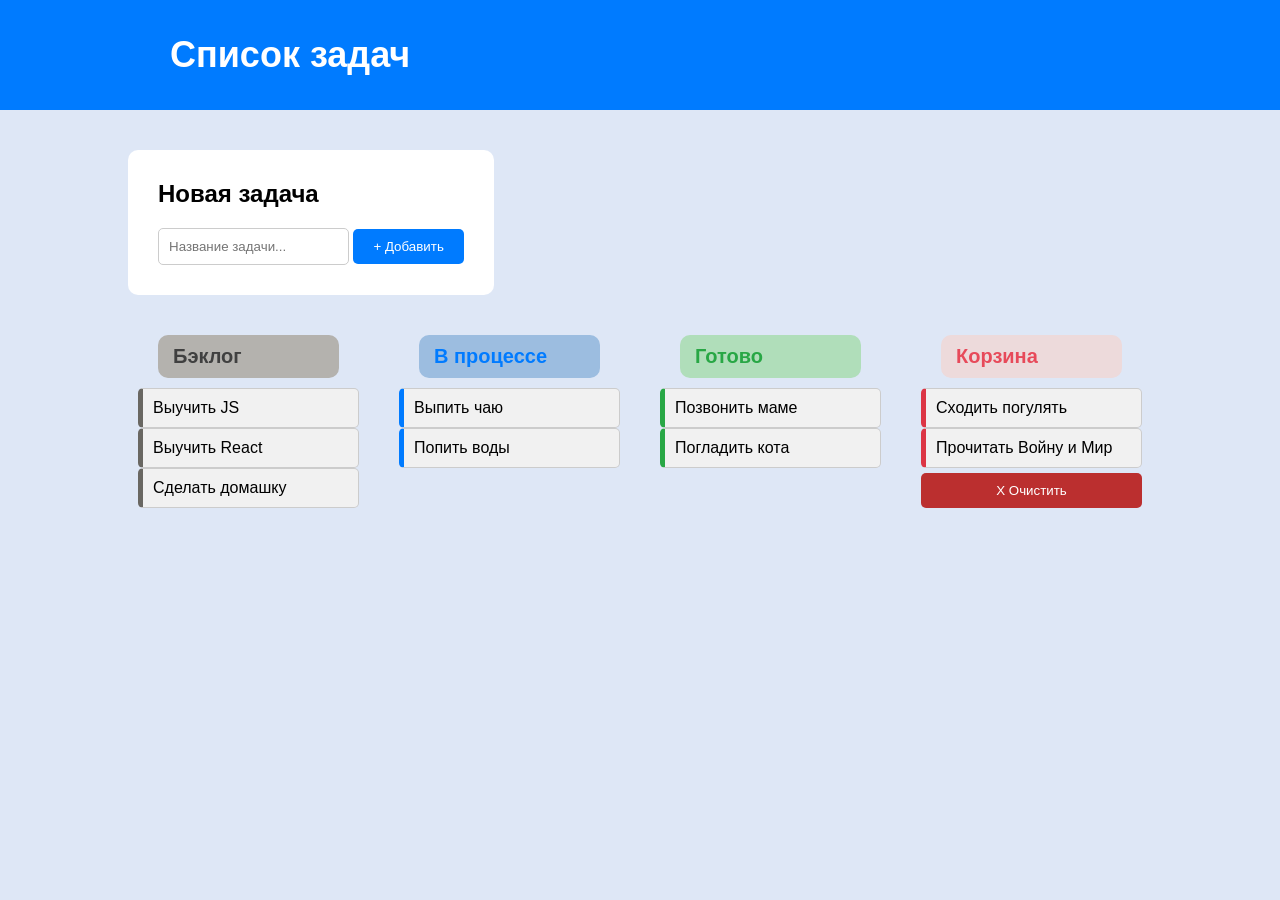
==== index.html @ ecd3f345 "first commit" ====
<!DOCTYPE html>
<html lang="ru">

<head>
    <meta charset="UTF-8">
    <meta name="viewport" content="width=device-width, initial-scale=1.0">
    <title>Todo List</title>
    <link rel="stylesheet" href="style.css">
</head>

<body>
    <header class="header">
        <h1 class="header-title"> Список задач</h1>
    </header>
    <main class="main">
        <section class="new-task-container">
            <h2>Новая задача</h2>
            <input class="task-input" placeholder="Название задачи...">
            <button class="add-button">+ Добавить</button>
        </section>

        <section class="task-board">
            <div class="task-column backlog">
                <span class="title">Бэклог</span>
                <div class="task">Выучить JS</div>
                <div class="task">Выучить React</div>
                <div class="task">Сделать домашку</div>
            </div>
            <div class="task-column in-progress">
                <span class="title">В процессе</span>
                <div class="task">Выпить чаю</div>
                <div class="task">Попить воды</div>
            </div>
            <div class="task-column done">
                <span class="title">Готово</span>
                <div class="task">Позвонить маме</div>
                <div class="task">Погладить кота</div>
            </div>
            <div class="task-column trash">
                <span class="title">Корзина</span>
                <div class="task">Сходить погулять</div>
                <div class="task">Прочитать Войну и Мир</div>
                <button class="clear-button">Х Очистить</button>
            </div>
        </section>
    </main>
</body>

</html>
---- style.css ----
body {
    background-color: #dee7f6;
    font-family: Arial, sans-serif;
    margin: 0;
}

.header {
    background-color: #007bff;
    color: white;
    padding: 10px 10px 10px 170px;
    margin: 0;
}

.header-title {
    font-size: 36px;
    font-weight: bold;
}

.main {
    padding: 40px;
    width: 80%;
    margin: 0 auto;
}

.new-task-container {
    background-color: white;
    margin-bottom: 20px;
    padding: 10px 30px 30px 30px;
    border-radius: 10px;
    display: inline-block;
}

.task-input {
    flex: 1;
    padding: 10px;
    border: 1px solid #ccc;
    border-radius: 5px;
}

.add-button {
    padding: 10px 20px;
    background-color: #007bff;
    color: white;
    border: none;
    border-radius: 5px;
    cursor: pointer;
    transition: background-color 0.3s;
}

.add-button:hover {
    background-color: #0056b3;
}

.task-board {
    display: flex;
    gap: 20px;
}

.task-column {
    flex: 10;
    padding: 10px;
    display: flex;
    flex-direction: column;
}

.task {
    padding: 10px;
    background-color: #f1f1f1;
    border-radius: 5px;
    border: 1px solid #ccc;
}

.title {
    font-size: 20px;
    font-weight: bold;
    padding: 10px 15px 10px 15px;
    border-radius: 10px;
    margin: 10px 20px 10px;
}

.backlog .title {
    background-color: #b4b2ae;
    color: #404040;
}

.backlog .task {
    border-left: 5px solid #696762;
}

.in-progress .title {
    background-color: #9cbde0;
    color: #007bff;
}

.in-progress .task {
    border-left: 5px solid #007bff;
}

.done .title {
    background-color: #b0deba;
    color: #28a745;
}

.done .task {
    border-left: 5px solid #28a745;
}

.trash .title {
    background-color: #eddadb;
    color: #e74a5a;
}

.trash .task {
    border-left: 5px solid #dc3545;
}

.clear-button {
    margin-top: auto;
    padding: 10px;
    background-color: #bb2f2f;
    color: white;
    border: none;
    border-radius: 5px;
    cursor: pointer;
    transition: background-color 0.3s;
}

.clear-button:hover {
    background-color: #b92323;
}
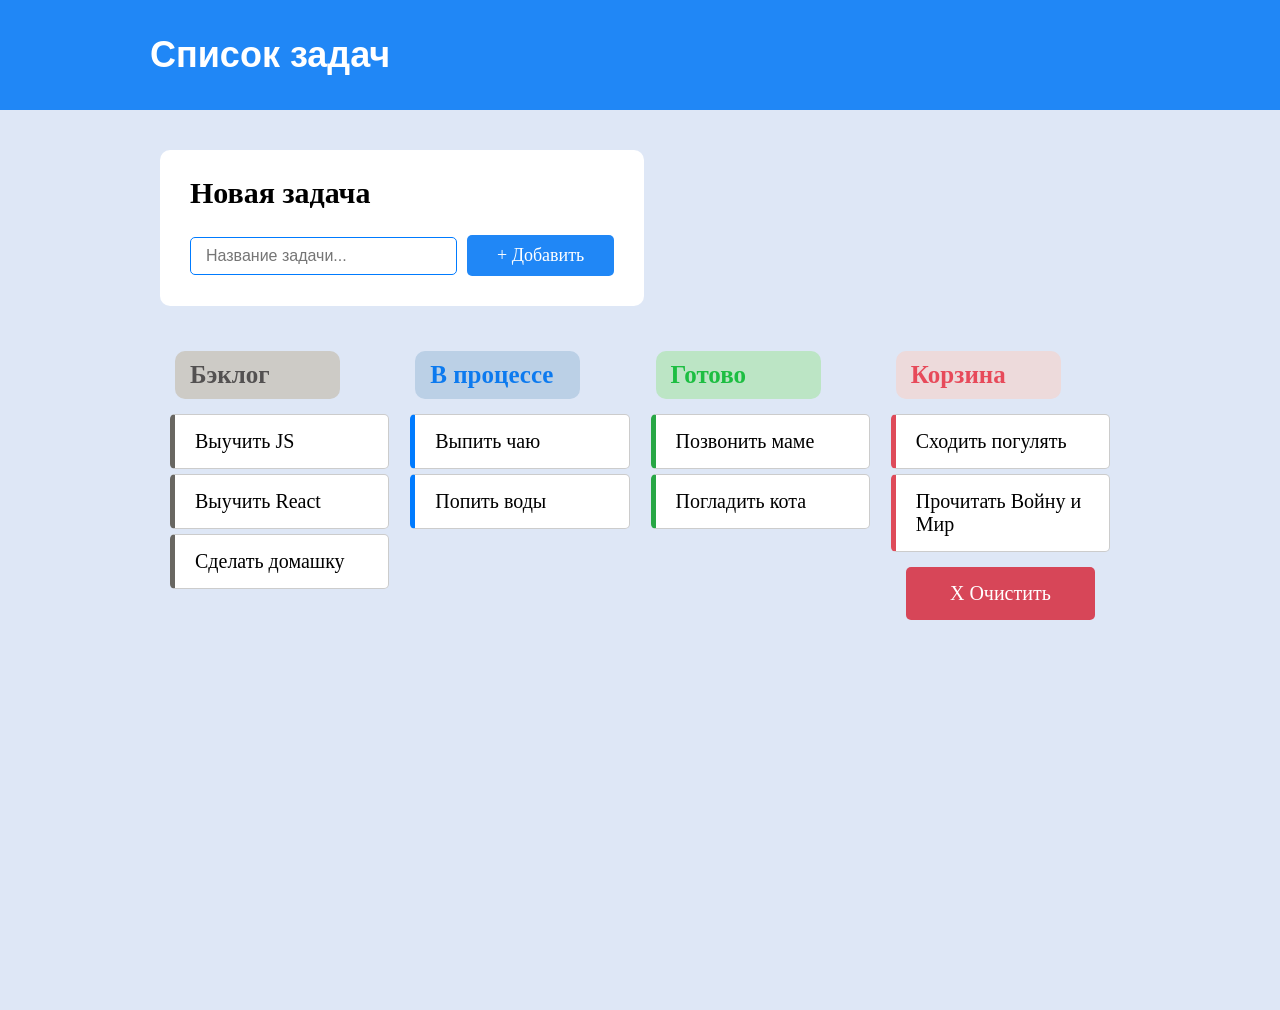
==== commit 733ec429: "lab2 is completed" ====
--- a/index.html
+++ b/index.html
@@ -2,48 +2,14 @@
 <html lang="ru">
 
 <head>
-    <meta charset="UTF-8">
-    <meta name="viewport" content="width=device-width, initial-scale=1.0">
-    <title>Todo List</title>
-    <link rel="stylesheet" href="style.css">
+   <meta charset="UTF-8">
+   <meta name="viewport" content="width=device-width, initial-scale=1.0">
+   <title>Яманаев Илья Дмитриевич</title>
+   <link rel="stylesheet" href="css/style.css">
 </head>
 
-<body>
-    <header class="header">
-        <h1 class="header-title"> Список задач</h1>
-    </header>
-    <main class="main">
-        <section class="new-task-container">
-            <h2>Новая задача</h2>
-            <input class="task-input" placeholder="Название задачи...">
-            <button class="add-button">+ Добавить</button>
-        </section>
-
-        <section class="task-board">
-            <div class="task-column backlog">
-                <span class="title">Бэклог</span>
-                <div class="task">Выучить JS</div>
-                <div class="task">Выучить React</div>
-                <div class="task">Сделать домашку</div>
-            </div>
-            <div class="task-column in-progress">
-                <span class="title">В процессе</span>
-                <div class="task">Выпить чаю</div>
-                <div class="task">Попить воды</div>
-            </div>
-            <div class="task-column done">
-                <span class="title">Готово</span>
-                <div class="task">Позвонить маме</div>
-                <div class="task">Погладить кота</div>
-            </div>
-            <div class="task-column trash">
-                <span class="title">Корзина</span>
-                <div class="task">Сходить погулять</div>
-                <div class="task">Прочитать Войну и Мир</div>
-                <button class="clear-button">Х Очистить</button>
-            </div>
-        </section>
-    </main>
+<body class="board-app">
+   <script src="src/main.js" type="module"></script>
 </body>
 
 </html>
--- a/css/style.css
+++ b/css/style.css
@@ -0,0 +1,170 @@
+body {
+   background-color: #dee7f6;
+   font-family: 'Franklin Gothic Medium';
+   margin: 0;
+}
+
+.header {
+   background-color: #2087f6;
+   color: white;
+   padding: 10px 10px 10px 150px;
+   margin: 0;
+}
+
+.header-title {
+   font-size: 36px;
+   font-family: 'Franklin Gothic Medium', 'Arial Narrow', Arial, sans-serif;
+}
+
+.main {
+   padding: 40px;
+   width: 80%;
+   margin: 0 auto;
+}
+
+.new-task-container {
+   background-color: white;
+   margin-bottom: 10px;
+   padding: 1px 30px 30px 30px;
+   border-radius: 10px;
+   display: inline-block;
+   font-size: 20px;
+}
+
+.task-input {
+   flex: 1;
+   padding: 9px 50px 9px 15px;
+   border: 1px solid #007bff;
+   border-radius: 5px;
+   font-size: medium;
+}
+
+.add-button {
+   padding: 10px 30px;
+   background-color: #2087f6;
+   font-family: 'Franklin Gothic Medium';
+   font-size: large;
+   color: white;
+   border: none;
+   border-radius: 5px;
+   cursor: pointer;
+   transition: background-color 0.3s;
+}
+
+.add-button:hover {
+   background-color: #005bbc;
+}
+
+.task-board {
+   display: flex;
+   gap: 1px;
+}
+
+.task-column {
+   flex: 10;
+   padding: 5px;
+   display: flex;
+   flex-direction: column;
+}
+
+.task {
+   padding: 15px 20px 15px 20px;
+   background-color: white;
+   border-radius: 5px;
+   border: 1px solid #ccc;
+   margin: 5px;
+   font-size: 20px;
+}
+
+.title {
+   font-size: 25px;
+   font-weight: bold;
+   padding: 10px 20px 10px 15px;
+   border-radius: 10px;
+   margin: 10px;
+   max-width: 130px;
+}
+
+.backlog .title {
+   background-color: #cdcbc6;
+   color: #535151;
+}
+
+.backlog .task {
+   border-left: 5px solid #696762;
+}
+
+.in-progress .title {
+   background-color: #bbd0e6;
+   color: #0c7aef;
+}
+
+.in-progress .task {
+   border-left: 5px solid #007bff;
+}
+
+.done .title {
+   background-color: #bce5c5;
+   color: #1dbe42;
+}
+
+.done .task {
+   border-left: 5px solid #28a745;
+}
+
+.trash .title {
+   background-color: #eddadb;
+   color: #e74a5a;
+}
+
+.trash .task {
+   border-left: 5px solid #d61e30cb;
+}
+
+.clear-button {
+   margin: 10px 20px 10px 20px;
+   padding: 15px 5px 15px 5px;
+   background-color: #d61e30cb;
+   color: white;
+   border: none;
+   border-radius: 5px;
+   cursor: pointer;
+   transition: background-color 0.3s;
+   font-family: 'Franklin Gothic Medium';
+   font-size: 20px;
+}
+
+.clear-button:hover {
+   background-color: #9f1a1ad6;
+}
+
+.board-app {
+   margin: 0;
+   min-height: 100vh;
+   display: flex;
+   flex-direction: column;
+}
+
+.board-app__main {
+   flex: 1;
+   padding: 40px;
+}
+
+.board-app__inner {
+   width: 80%;
+   margin: 0 auto;
+}
+
+.add-task {
+   margin-bottom: 20px;
+}
+
+.add-task__form {
+   display: flex;
+   gap: 10px;
+   align-items: center;
+}
+
+.add-task__input-wrapper {
+   flex: 1;
+}
